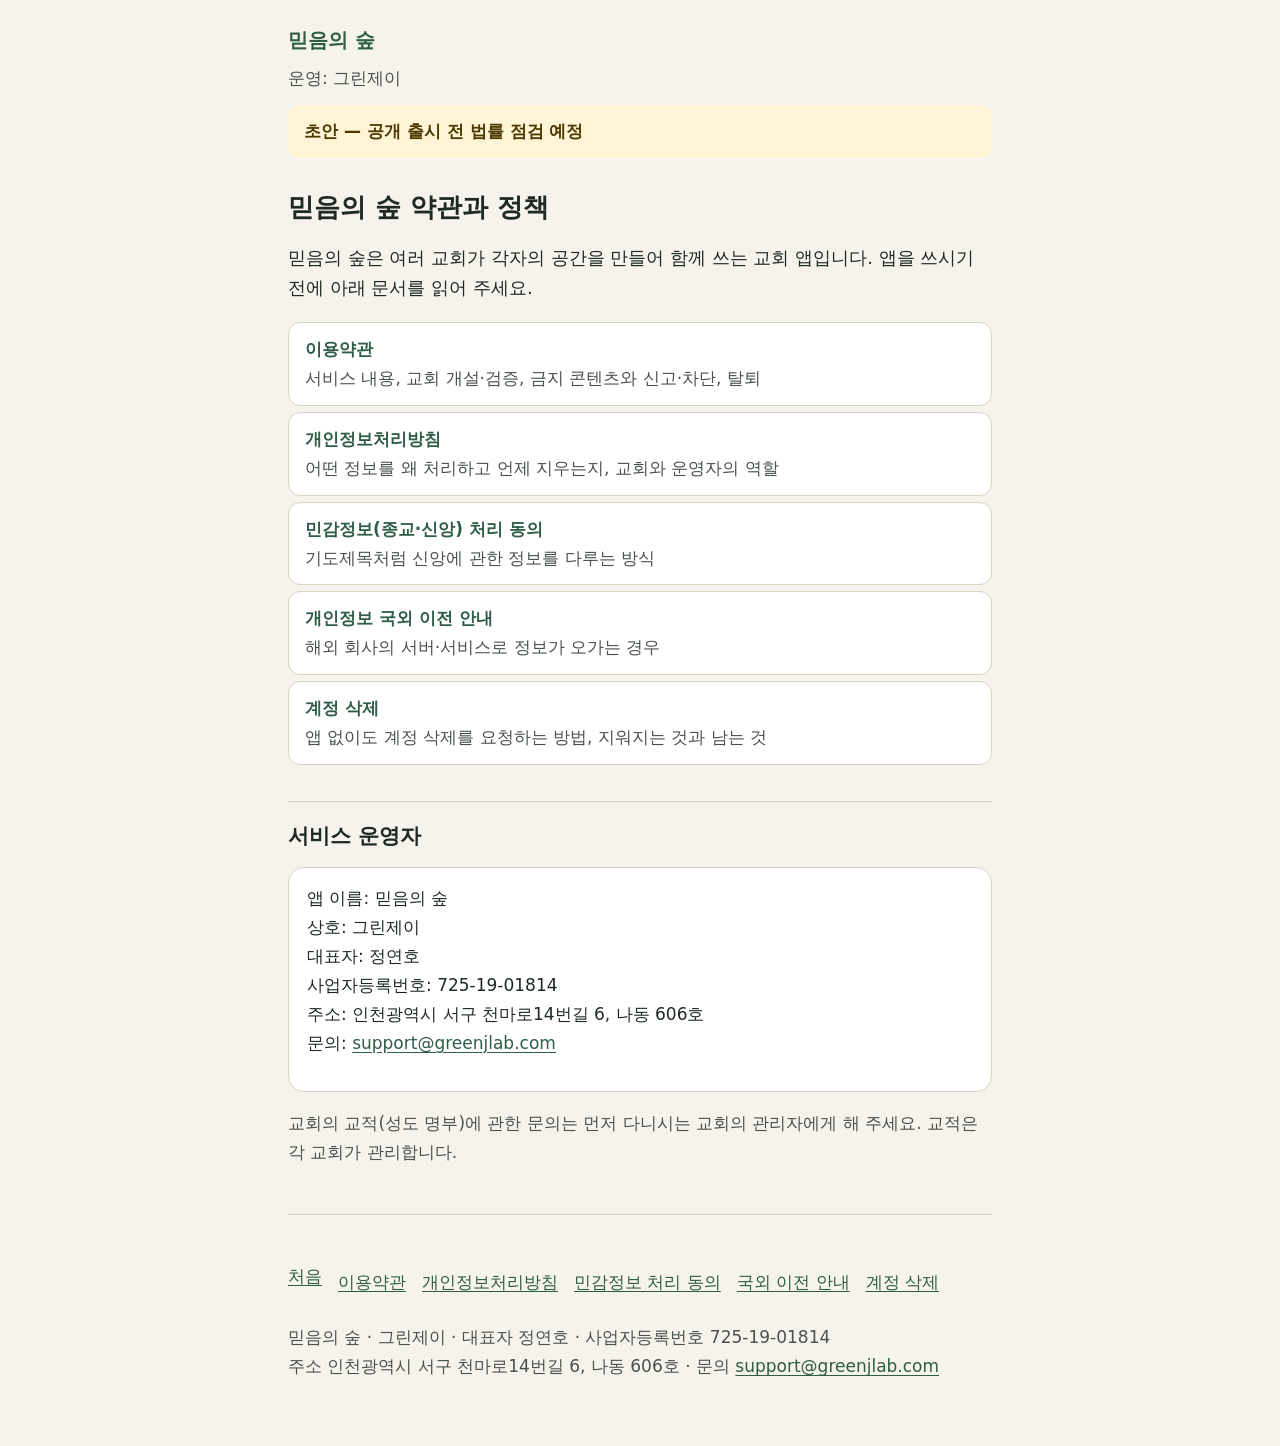
==== index.html @ ec1ebd1f "Add files via upload" ====
<!doctype html>
<html lang="ko">
<head>
  <meta charset="utf-8">
  <meta name="viewport" content="width=device-width, initial-scale=1">
  <title>믿음의 숲 약관과 정책</title>
  <meta name="description" content="믿음의 숲 앱의 이용약관, 개인정보처리방침, 민감정보 처리 동의, 국외 이전 안내, 계정 삭제 안내입니다.">
  <link rel="stylesheet" href="style.css">
</head>
<body>
<div class="page">
  <header class="site-header">
    <a class="brand" href="index.html">믿음의 숲</a>
    <p class="company">운영: 그린제이</p>
    <p class="draft" role="note">초안 — 공개 출시 전 법률 점검 예정</p>
  </header>

  <main>
    <h1>믿음의 숲 약관과 정책</h1>
    <p class="lead">믿음의 숲은 여러 교회가 각자의 공간을 만들어 함께 쓰는 교회 앱입니다. 앱을 쓰시기 전에 아래 문서를 읽어 주세요.</p>

    <ul class="doc-list">
      <li><a href="terms.html">이용약관<span>서비스 내용, 교회 개설·검증, 금지 콘텐츠와 신고·차단, 탈퇴</span></a></li>
      <li><a href="privacy.html">개인정보처리방침<span>어떤 정보를 왜 처리하고 언제 지우는지, 교회와 운영자의 역할</span></a></li>
      <li><a href="sensitive.html">민감정보(종교·신앙) 처리 동의<span>기도제목처럼 신앙에 관한 정보를 다루는 방식</span></a></li>
      <li><a href="overseas.html">개인정보 국외 이전 안내<span>해외 회사의 서버·서비스로 정보가 오가는 경우</span></a></li>
      <li><a href="delete-account.html">계정 삭제<span>앱 없이도 계정 삭제를 요청하는 방법, 지워지는 것과 남는 것</span></a></li>
    </ul>

    <h2>서비스 운영자</h2>
    <div class="card">
      <p>앱 이름: 믿음의 숲<br>
      상호: 그린제이<br>
      대표자: 정연호<br>
      사업자등록번호: 725-19-01814<br>
      주소: 인천광역시 서구 천마로14번길 6, 나동 606호<br>
      문의: <a href="mailto:support@greenjlab.com">support@greenjlab.com</a></p>
    </div>
    <p class="meta">교회의 교적(성도 명부)에 관한 문의는 먼저 다니시는 교회의 관리자에게 해 주세요. 교적은 각 교회가 관리합니다.</p>
  </main>

  <footer class="site-footer">
    <nav aria-label="문서 목록">
      <ul>
        <li><a href="index.html">처음</a></li>
        <li><a href="terms.html">이용약관</a></li>
        <li><a href="privacy.html">개인정보처리방침</a></li>
        <li><a href="sensitive.html">민감정보 처리 동의</a></li>
        <li><a href="overseas.html">국외 이전 안내</a></li>
        <li><a href="delete-account.html">계정 삭제</a></li>
      </ul>
    </nav>
    <p>믿음의 숲 · 그린제이 · 대표자 정연호 · 사업자등록번호 725-19-01814<br>
    주소 인천광역시 서구 천마로14번길 6, 나동 606호 · 문의 <a href="mailto:support@greenjlab.com">support@greenjlab.com</a></p>
  </footer>
</div>
</body>
</html>
---- style.css ----
/* 믿음의 숲 약관·정책 페이지. 휴대폰 먼저, 본문 17px 이상, 누르는 곳 48px 이상, 높은 명암 대비. 색은 앱의 '숲'·'숲의 밤' 테마. */

:root {
  --bg: #f5f3ec;
  --card: #ffffff;
  --line: #d9d3c2;
  --ink: #1f2a24;
  --sub: #4a524c;
  --primary: #2f5d46;
  --on-primary: #ffffff;
  --note-bg: #fff4d6;
  --note-ink: #4d3a00;
  --danger: #b3261e;
  --danger-bg: #fbe4e1;
  --focus: #1a73e8;
  color-scheme: light dark;
}

@media (prefers-color-scheme: dark) {
  :root {
    --bg: #121a16;
    --card: #1c2620;
    --line: #3a4a41;
    --ink: #e6eee8;
    --sub: #b8c4bc;
    --primary: #8cc5a0;
    --on-primary: #0f1612;
    --note-bg: #3a3112;
    --note-ink: #f6e3a6;
    --danger: #f2b8b5;
    --danger-bg: #4a1f1c;
    --focus: #8ab4f8;
  }
}

*, *::before, *::after { box-sizing: border-box; }

html { -webkit-text-size-adjust: 100%; text-size-adjust: 100%; }

body {
  margin: 0;
  background: var(--bg);
  color: var(--ink);
  font-family: "Pretendard", "Apple SD Gothic Neo", "Noto Sans KR", "Malgun Gothic", system-ui, sans-serif;
  font-size: 1.0625rem;
  line-height: 1.7;
  word-break: keep-all;
  overflow-wrap: break-word;
}

.page { max-width: 46rem; margin: 0 auto; padding: 0 1rem 3rem; }

.site-header { padding: 1rem 0 0.5rem; }

.brand {
  display: inline-flex;
  align-items: center;
  min-height: 48px;
  font-size: 1.25rem;
  font-weight: 700;
  color: var(--primary);
  text-decoration: none;
}

.company { margin: 0; color: var(--sub); }

.draft {
  margin: 0.75rem 0 0;
  padding: 0.75rem 1rem;
  border-radius: 0.75rem;
  background: var(--note-bg);
  color: var(--note-ink);
  font-weight: 700;
}

h1 { margin: 1.5rem 0 0.5rem; font-size: 1.625rem; line-height: 1.35; }

h2 {
  margin: 2.25rem 0 0.75rem;
  padding-top: 1.25rem;
  border-top: 1px solid var(--line);
  font-size: 1.3125rem;
  line-height: 1.4;
}

h3 { margin: 1.5rem 0 0.5rem; font-size: 1.125rem; }

p, li { font-size: 1.0625rem; }

ul, ol { padding-left: 1.25rem; }

li + li { margin-top: 0.375rem; }

a { color: var(--primary); text-decoration: underline; text-underline-offset: 0.2em; }

a:focus-visible, button:focus-visible, input:focus-visible, h3:focus-visible {
  outline: 3px solid var(--focus);
  outline-offset: 2px;
}

.lead { font-size: 1.125rem; }

.meta { color: var(--sub); }

.card {
  margin: 1rem 0;
  padding: 1rem 1.125rem;
  border: 1px solid var(--line);
  border-radius: 1rem;
  background: var(--card);
}

.card > :first-child { margin-top: 0; }

.doc-list { list-style: none; padding: 0; }

.doc-list a {
  display: block;
  min-height: 48px;
  padding: 0.75rem 1rem;
  border: 1px solid var(--line);
  border-radius: 0.75rem;
  background: var(--card);
  font-weight: 700;
  text-decoration: none;
}

.doc-list span { display: block; color: var(--sub); font-weight: 400; }

label { display: block; margin: 1rem 0 0.375rem; font-weight: 700; }

input {
  width: 100%;
  min-height: 48px;
  padding: 0.625rem 0.875rem;
  border: 2px solid var(--line);
  border-radius: 0.75rem;
  background: var(--card);
  color: var(--ink);
  font-size: 1.125rem;
}

button {
  display: block;
  width: 100%;
  min-height: 52px;
  margin-top: 1rem;
  padding: 0.75rem 1rem;
  border: 2px solid var(--primary);
  border-radius: 0.75rem;
  background: var(--primary);
  color: var(--on-primary);
  font: inherit;
  font-size: 1.125rem;
  font-weight: 700;
  cursor: pointer;
}

button.secondary { background: transparent; color: var(--primary); }

button.danger { border-color: var(--danger); background: var(--danger); color: var(--card); }

button:disabled { opacity: 0.55; cursor: wait; }

.error { margin: 1rem 0 0; color: var(--danger); font-weight: 700; }

.error:empty, .hint:empty { display: none; }

.notice { padding: 1rem 1.125rem; border-radius: 1rem; background: var(--danger-bg); color: var(--ink); }

[hidden] { display: none !important; }

.site-footer { margin-top: 3rem; padding-top: 1.25rem; border-top: 1px solid var(--line); color: var(--sub); }

.site-footer nav ul { list-style: none; padding: 0; display: flex; flex-wrap: wrap; gap: 0.25rem 1rem; }

.site-footer nav a { display: inline-flex; align-items: center; min-height: 48px; }
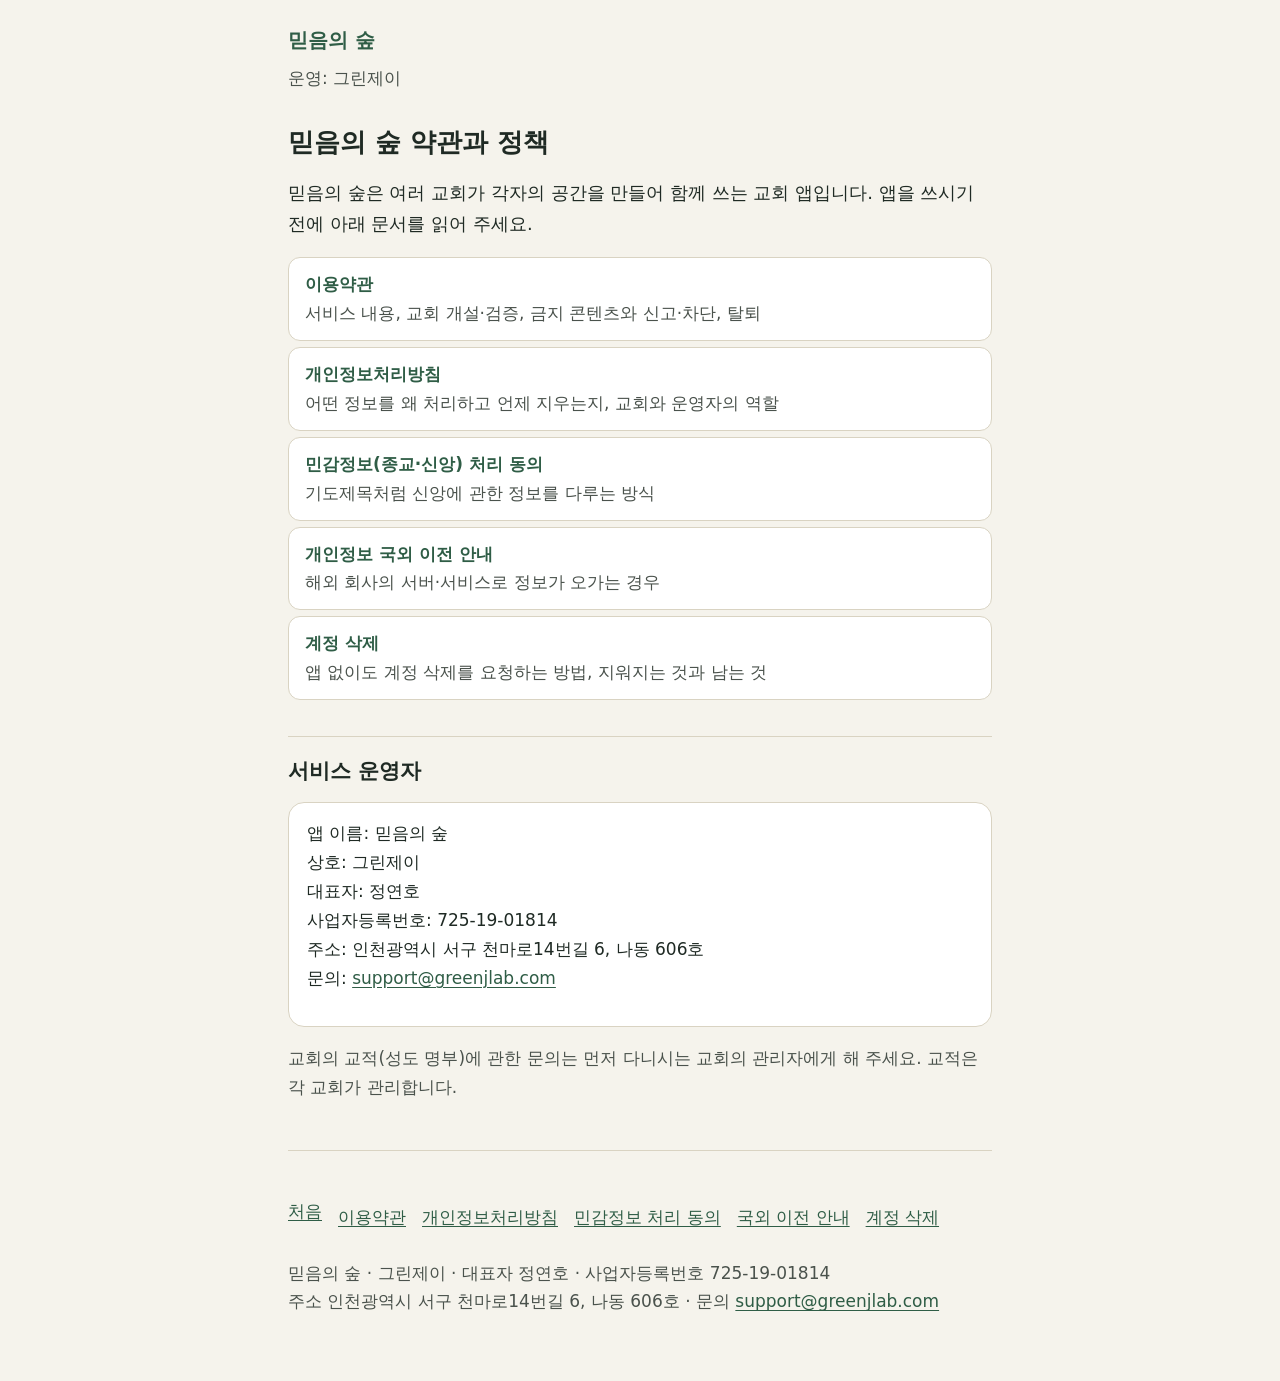
==== commit 3b54b415: "Add files via upload" ====
--- a/index.html
+++ b/index.html
@@ -12,7 +12,6 @@
   <header class="site-header">
     <a class="brand" href="index.html">믿음의 숲</a>
     <p class="company">운영: 그린제이</p>
-    <p class="draft" role="note">초안 — 공개 출시 전 법률 점검 예정</p>
   </header>
 
   <main>
--- a/style.css
+++ b/style.css
@@ -63,15 +63,6 @@
 }
 
 .company { margin: 0; color: var(--sub); }
-
-.draft {
-  margin: 0.75rem 0 0;
-  padding: 0.75rem 1rem;
-  border-radius: 0.75rem;
-  background: var(--note-bg);
-  color: var(--note-ink);
-  font-weight: 700;
-}
 
 h1 { margin: 1.5rem 0 0.5rem; font-size: 1.625rem; line-height: 1.35; }
 
